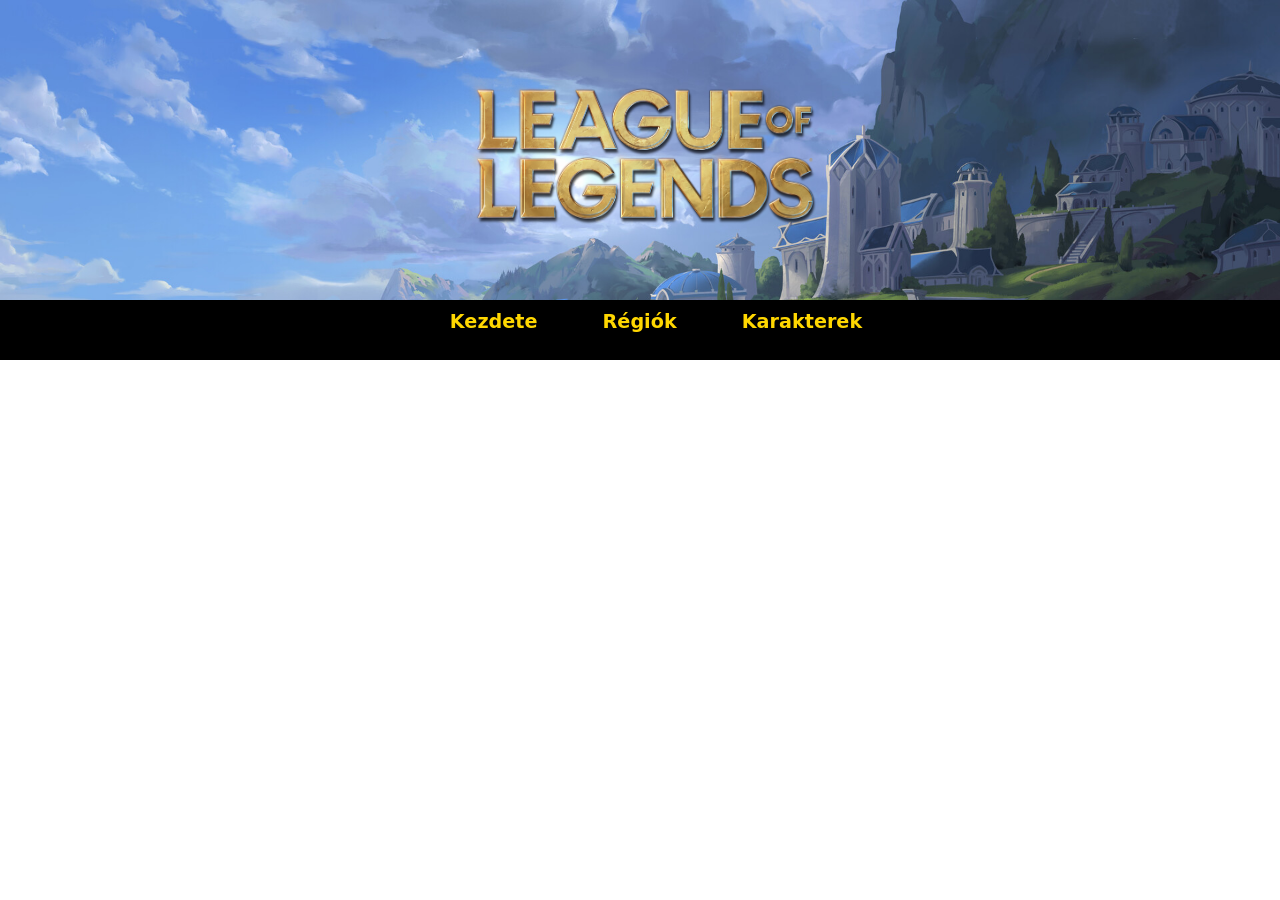
==== index.html @ 063c21cb "nav" ====
<!DOCTYPE html>
<html lang="hu">
<head>
    <meta charset="UTF-8">
    <meta name="viewport" content="width=device-width, initial-scale=1.0">
    <title>Runeterra - League of Legends Lore</title>
    
    <link href="https://cdn.jsdelivr.net/npm/bootstrap@5.0.2/dist/css/bootstrap.min.css" rel="stylesheet" integrity="sha384-EVSTQN3/azprG1Anm3QDgpJLIm9Nao0Yz1ztcQTwFspd3yD65VohhpuuCOmLASjC" crossorigin="anonymous">
    <link href="style.css" rel="stylesheet">
</head>
<body>
    <header>
        <img src="Pics/League_of_Legends_full_allmode (1).png" alt="">
    </header>
    <nav>
        <ul>
            <li><b><a href="#Kezdet">Kezdete</a></b></li>
            <li><b><a href="#Régiók">Régiók</a></b></li>
            <li><b><a href="#Karakterek">Karakterek</a></b></li>
        </ul>
    </nav>
    <div class="container">
        <section>

        </section>
    </div>
    <section>

    </section>
</body>
</html>
---- style.css ----
header {
    display: flex;
    align-items: center;
    justify-content: center;
    color: white;
    background-image: url(/Pics/header.jpg);
    background-repeat: no-repeat;
    background-size: cover;
    height: 300px;
}

header img {
    height: 150px;
}

nav {
    display: flex;
    background-color: black;
    height: 60px;
    align-items: center;
    justify-content: center;
}

nav ul li {
    display: inline-block;
}

nav ul li a {
    text-decoration: none;
    color: gold;
    font-size: larger;
    padding: 30px;
    
}

nav ul li a:hover{
    color: white;
}
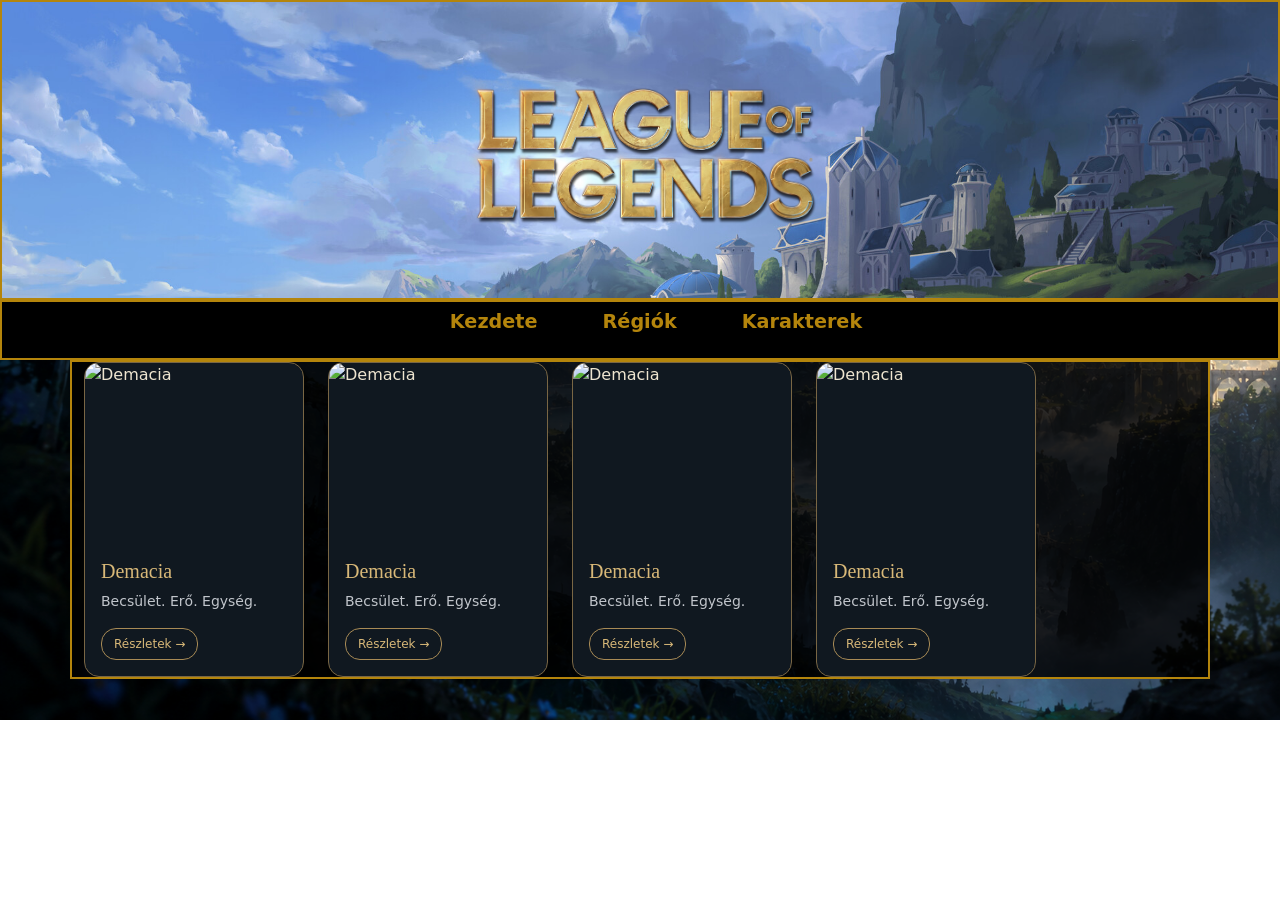
==== commit 0ff40652: "card part.1" ====
--- a/index.html
+++ b/index.html
@@ -1,13 +1,16 @@
 <!DOCTYPE html>
 <html lang="hu">
+
 <head>
     <meta charset="UTF-8">
     <meta name="viewport" content="width=device-width, initial-scale=1.0">
     <title>Runeterra - League of Legends Lore</title>
-    
-    <link href="https://cdn.jsdelivr.net/npm/bootstrap@5.0.2/dist/css/bootstrap.min.css" rel="stylesheet" integrity="sha384-EVSTQN3/azprG1Anm3QDgpJLIm9Nao0Yz1ztcQTwFspd3yD65VohhpuuCOmLASjC" crossorigin="anonymous">
+
+    <link href="https://cdn.jsdelivr.net/npm/bootstrap@5.0.2/dist/css/bootstrap.min.css" rel="stylesheet"
+        integrity="sha384-EVSTQN3/azprG1Anm3QDgpJLIm9Nao0Yz1ztcQTwFspd3yD65VohhpuuCOmLASjC" crossorigin="anonymous">
     <link href="style.css" rel="stylesheet">
 </head>
+
 <body>
     <header>
         <img src="Pics/League_of_Legends_full_allmode (1).png" alt="">
@@ -21,14 +24,57 @@
     </nav>
     <div class="container">
         <section>
+            <div class="row rows-cols-lg-2 row-cols-md-4 row-cols-1">
+                <div class="col">
+                    <div class="card">
+                        <img src="images/demacia.jpg" class="card-img-top" alt="Demacia">
 
+                        <div class="card-body">
+                            <h5 class="card-title">Demacia</h5>
+                            <p class="card-text">Becsület. Erő. Egység.</p>
+                            <a href="#" class="btn btn-primary">Részletek →</a>
+                        </div>
+                    </div>
+                </div>
+                <div class="col">
+                    <div class="card">
+                        <img src="images/demacia.jpg" class="card-img-top" alt="Demacia">
+
+                        <div class="card-body">
+                            <h5 class="card-title">Demacia</h5>
+                            <p class="card-text">Becsület. Erő. Egység.</p>
+                            <a href="#" class="btn btn-primary">Részletek →</a>
+                        </div>
+                    </div>
+                </div>
+                <div class="col">
+                    <div class="card">
+                        <img src="images/demacia.jpg" class="card-img-top" alt="Demacia">
+
+                        <div class="card-body">
+                            <h5 class="card-title">Demacia</h5>
+                            <p class="card-text">Becsület. Erő. Egység.</p>
+                            <a href="#" class="btn btn-primary">Részletek →</a>
+                        </div>
+                    </div>
+                </div>
+                <div class="col">
+                    <div class="card">
+                        <img src="images/demacia.jpg" class="card-img-top" alt="Demacia">
+
+                        <div class="card-body">
+                            <h5 class="card-title">Demacia</h5>
+                            <p class="card-text">Becsület. Erő. Egység.</p>
+                            <a href="#" class="btn btn-primary">Részletek →</a>
+                        </div>
+                    </div>
+                </div>
+            </div>
         </section>
     </div>
     <section>
 
     </section>
 </body>
-</html>
 
-
-
+</html>
--- a/style.css
+++ b/style.css
@@ -1,3 +1,49 @@
+body{
+    background-image: url(Pics/917a3f60-54e1-4e0a-a0b2-dd1d65cb104f.png);
+    background-repeat: no-repeat;
+    background-size: cover;
+    
+}
+
+.card {
+    width: 220px;
+    background-color: #101820;
+    color: #eee5d0;
+    border: 1px solid #796644;
+    border-radius: 15px;
+    overflow: hidden;
+}
+
+.card-img-top {
+    height: 180px;
+    object-fit: cover;
+}
+
+.card-title {
+    color: #d8b878;
+    font-family: Georgia, serif;
+}
+
+.card-text {
+    color: #c1c5cb;
+    font-size: 14px;
+}
+
+.card .btn-primary {
+    background-color: transparent;
+    border-color: #a78a55;
+    color: #d8b878;
+    border-radius: 15px;
+    font-size: 12px;
+}
+
+
+.card:hover {
+    border-color: #d8b878;
+    transform: translateY(-4px);
+}
+
+
 header {
     display: flex;
     align-items: center;
@@ -7,6 +53,7 @@
     background-repeat: no-repeat;
     background-size: cover;
     height: 300px;
+    border: solid rgb(180, 133, 12) 2px;
 }
 
 header img {
@@ -19,6 +66,7 @@
     height: 60px;
     align-items: center;
     justify-content: center;
+    border: solid 2px rgb(180, 133, 12);
 }
 
 nav ul li {
@@ -27,7 +75,7 @@
 
 nav ul li a {
     text-decoration: none;
-    color: gold;
+    color: rgb(180, 133, 12);
     font-size: larger;
     padding: 30px;
     
@@ -35,4 +83,10 @@
 
 nav ul li a:hover{
     color: white;
-}+}
+
+.container {
+    display: flex;
+    background-color: rgba(0, 0, 0, 0.829);
+    border: rgb(180, 133, 12) solid 2px;
+}
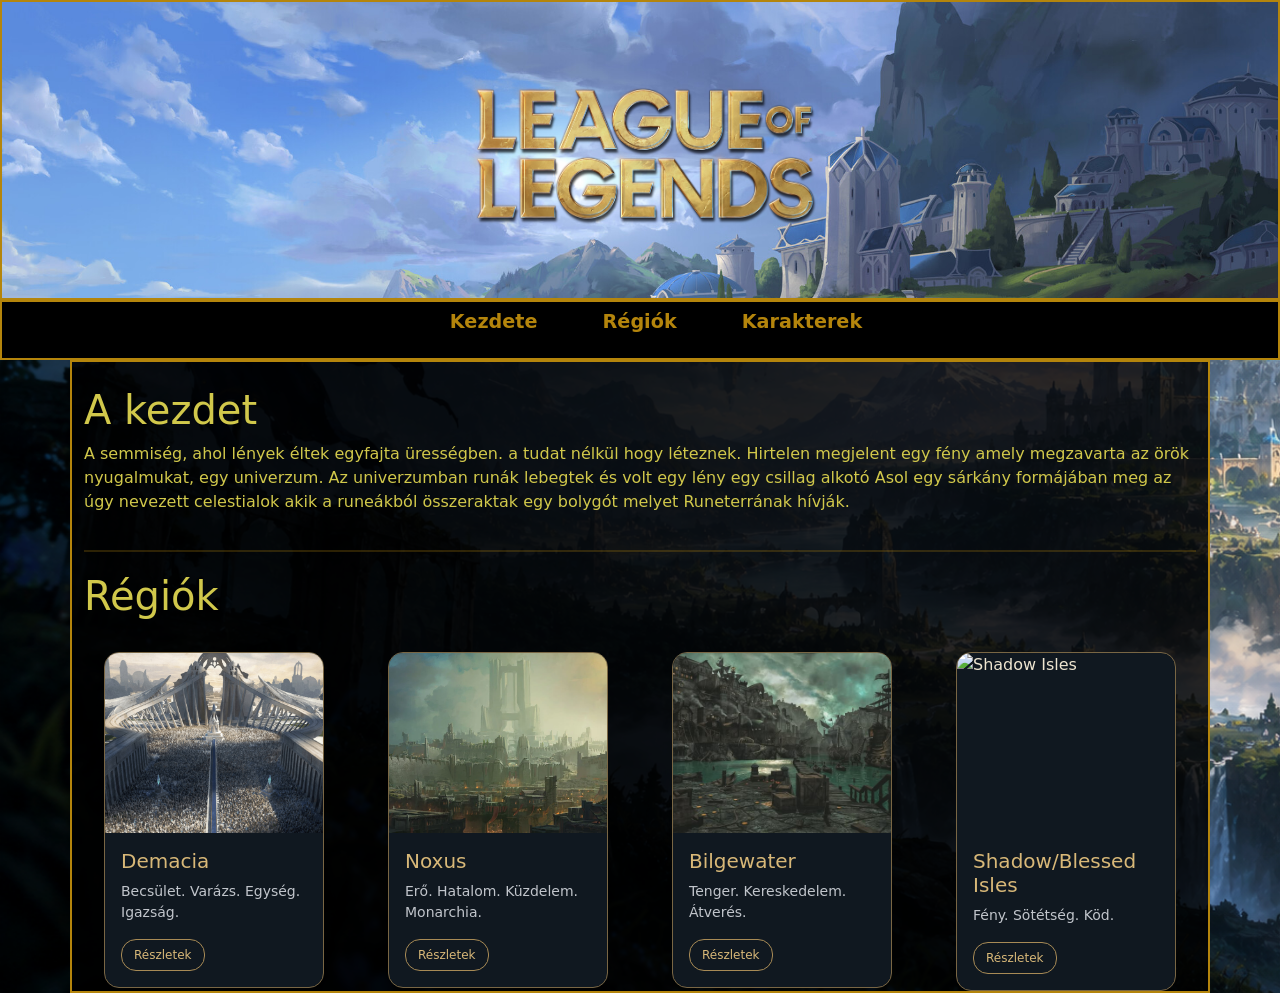
==== commit fa05fc10: "kártyák part 2 és sectionok part 1" ====
--- a/index.html
+++ b/index.html
@@ -24,51 +24,56 @@
     </nav>
     <div class="container">
         <section>
-            <div class="row rows-cols-lg-2 row-cols-md-4 row-cols-1">
+            <br>
+            <h1 id="Kezdet">A kezdet</h1>
+            <p>A semmiség, ahol lények éltek egyfajta ürességben. a tudat nélkül hogy léteznek. Hirtelen megjelent egy fény amely megzavarta az örök nyugalmukat, egy univerzum. Az univerzumban runák lebegtek és volt egy lény egy csillag alkotó Asol egy sárkány formájában meg az úgy nevezett celestialok akik a runeákból összeraktak egy bolygót melyet Runeterrának hívják.</p>
+        </section>
+        <hr>
+        <section>
+            <h1 id="Régiók">Régiók</h1>
+            <br>
+            <div class="row row-cols-lg-4 row-cols-md-2 row-cols-1">
                 <div class="col">
                     <div class="card">
-                        <img src="images/demacia.jpg" class="card-img-top" alt="Demacia">
-
+                        <img src="Pics/Demacia_The_Grand_Plaza.jpg" class="card-img-top" alt="Demacia">
                         <div class="card-body">
                             <h5 class="card-title">Demacia</h5>
-                            <p class="card-text">Becsület. Erő. Egység.</p>
-                            <a href="#" class="btn btn-primary">Részletek →</a>
+                            <p class="card-text">Becsület. Varázs. Egység. Igazság.</p>
+                            <a href="#" class="btn btn-primary">Részletek</a>
                         </div>
                     </div>
                 </div>
                 <div class="col">
                     <div class="card">
-                        <img src="images/demacia.jpg" class="card-img-top" alt="Demacia">
-
+                        <img src="Pics/Noxus_The_Immortal_Bastion_01.webp" class="card-img-top" alt="Noxus">
                         <div class="card-body">
-                            <h5 class="card-title">Demacia</h5>
-                            <p class="card-text">Becsület. Erő. Egység.</p>
-                            <a href="#" class="btn btn-primary">Részletek →</a>
+                            <h5 class="card-title">Noxus</h5>
+                            <p class="card-text">Erő. Hatalom. Küzdelem. Monarchia.</p>
+                            <a href="#" class="btn btn-primary">Részletek</a>
                         </div>
                     </div>
                 </div>
                 <div class="col">
                     <div class="card">
-                        <img src="images/demacia.jpg" class="card-img-top" alt="Demacia">
-
+                        <img src="Pics/Bilgewater.jpg" class="card-img-top" alt="Bilgewater">
                         <div class="card-body">
-                            <h5 class="card-title">Demacia</h5>
-                            <p class="card-text">Becsület. Erő. Egység.</p>
-                            <a href="#" class="btn btn-primary">Részletek →</a>
+                            <h5 class="card-title">Bilgewater</h5>
+                            <p class="card-text">Tenger. Kereskedelem. Átverés.</p>
+                            <a href="#" class="btn btn-primary">Részletek</a>
                         </div>
                     </div>
                 </div>
                 <div class="col">
                     <div class="card">
-                        <img src="images/demacia.jpg" class="card-img-top" alt="Demacia">
-
+                        <img src="Pics/Shadow-Isles.jpg" class="card-img-top" alt="Shadow Isles">
                         <div class="card-body">
-                            <h5 class="card-title">Demacia</h5>
-                            <p class="card-text">Becsület. Erő. Egység.</p>
-                            <a href="#" class="btn btn-primary">Részletek →</a>
+                            <h5 class="card-title">Shadow/Blessed Isles</h5>
+                            <p class="card-text">Fény. Sötétség. Köd.</p>
+                            <a href="#" class="btn btn-primary">Részletek</a>
                         </div>
                     </div>
                 </div>
+                
             </div>
         </section>
     </div>
--- a/style.css
+++ b/style.css
@@ -5,8 +5,17 @@
     
 }
 
+h1, p{
+    color:rgb(209, 200, 75);
+}
+hr {
+    border: 1px solid rgb(180, 133, 12);
+    margin: 20px 0;
+}
 .card {
-    width: 220px;
+    width: 100%;
+    max-width: 220px;
+    margin: auto;
     background-color: #101820;
     color: #eee5d0;
     border: 1px solid #796644;
@@ -21,7 +30,6 @@
 
 .card-title {
     color: #d8b878;
-    font-family: Georgia, serif;
 }
 
 .card-text {
@@ -39,7 +47,7 @@
 
 
 .card:hover {
-    border-color: #d8b878;
+    border-color: #d4b067;
     transform: translateY(-4px);
 }
 
@@ -87,6 +95,7 @@
 
 .container {
     display: flex;
+    flex-direction: column;
     background-color: rgba(0, 0, 0, 0.829);
     border: rgb(180, 133, 12) solid 2px;
 }
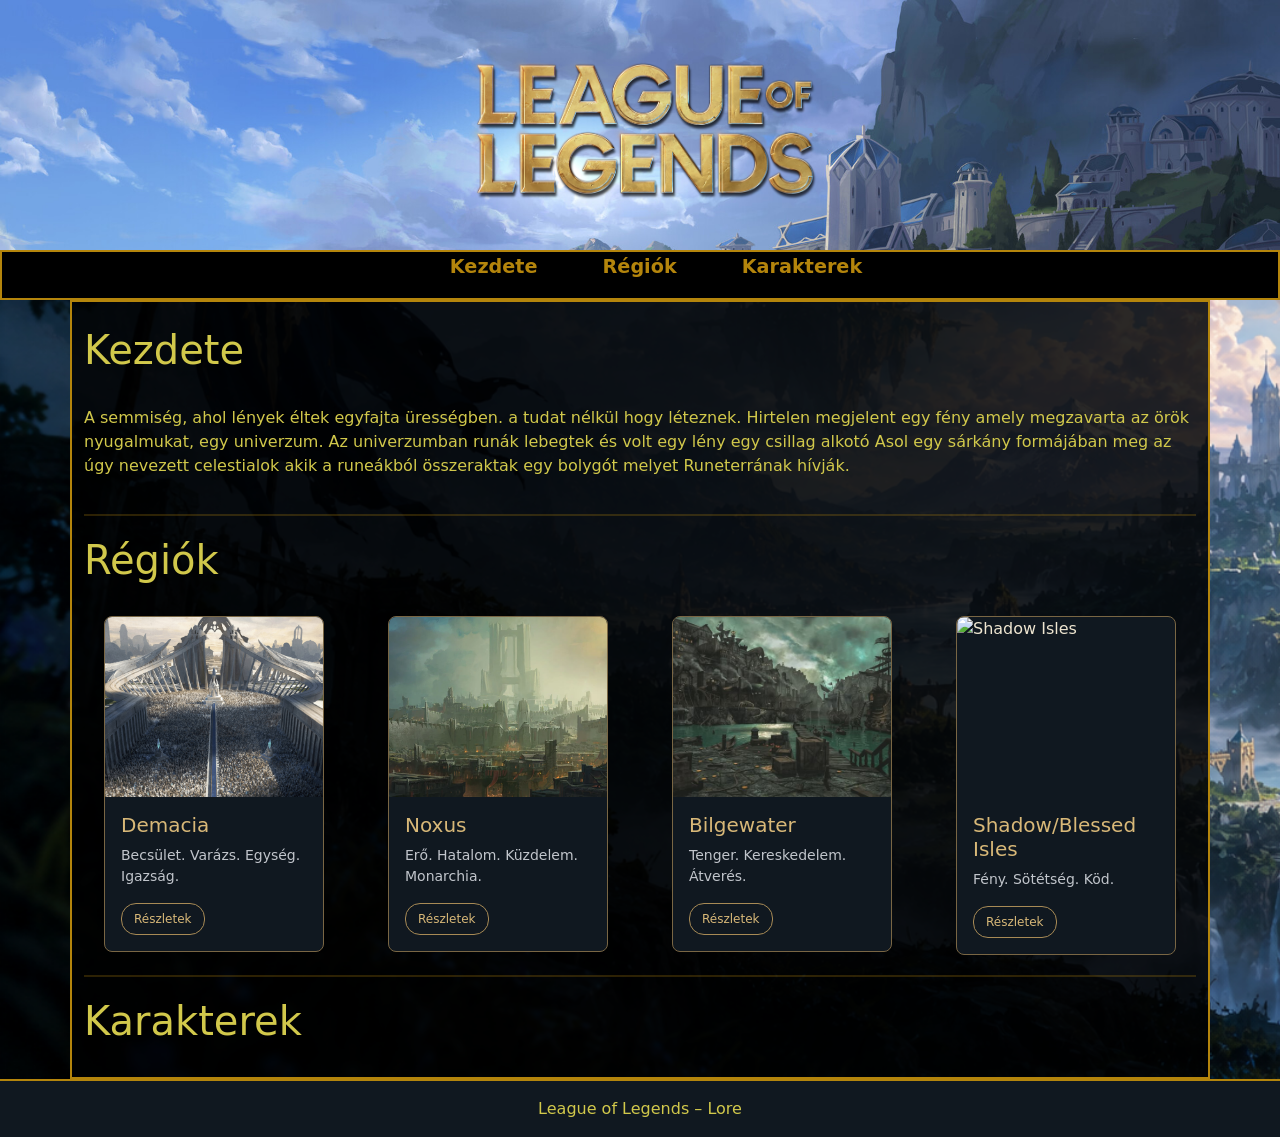
==== commit f41320f3: "regiok part 1" ====
--- a/index.html
+++ b/index.html
@@ -25,7 +25,8 @@
     <div class="container">
         <section>
             <br>
-            <h1 id="Kezdet">A kezdet</h1>
+            <h1 id="Kezdet">Kezdete</h1>
+            <br>
             <p>A semmiség, ahol lények éltek egyfajta ürességben. a tudat nélkül hogy léteznek. Hirtelen megjelent egy fény amely megzavarta az örök nyugalmukat, egy univerzum. Az univerzumban runák lebegtek és volt egy lény egy csillag alkotó Asol egy sárkány formájában meg az úgy nevezett celestialok akik a runeákból összeraktak egy bolygót melyet Runeterrának hívják.</p>
         </section>
         <hr>
@@ -39,7 +40,7 @@
                         <div class="card-body">
                             <h5 class="card-title">Demacia</h5>
                             <p class="card-text">Becsület. Varázs. Egység. Igazság.</p>
-                            <a href="#" class="btn btn-primary">Részletek</a>
+                            <a href="Regio.htmlek/Demacia.html" class="btn btn-primary">Részletek</a>
                         </div>
                     </div>
                 </div>
@@ -49,7 +50,7 @@
                         <div class="card-body">
                             <h5 class="card-title">Noxus</h5>
                             <p class="card-text">Erő. Hatalom. Küzdelem. Monarchia.</p>
-                            <a href="#" class="btn btn-primary">Részletek</a>
+                            <a href="Regio.htmlek/Noxus.html" class="btn btn-primary">Részletek</a>
                         </div>
                     </div>
                 </div>
@@ -73,13 +74,18 @@
                         </div>
                     </div>
                 </div>
-                
             </div>
         </section>
+        <hr>
+        <section>
+            <h1 id="Karakterek">Karakterek</h1>
+            <br>
+
+        </section>
     </div>
-    <section>
-
-    </section>
+    <footer>
+        <p>League of Legends – Lore</p>
+    </footer>
 </body>
 
 </html>
--- a/style.css
+++ b/style.css
@@ -19,7 +19,7 @@
     background-color: #101820;
     color: #eee5d0;
     border: 1px solid #796644;
-    border-radius: 15px;
+    border-radius: 8px;
     overflow: hidden;
 }
 
@@ -60,8 +60,7 @@
     background-image: url(/Pics/header.jpg);
     background-repeat: no-repeat;
     background-size: cover;
-    height: 300px;
-    border: solid rgb(180, 133, 12) 2px;
+    height: 250px;
 }
 
 header img {
@@ -71,7 +70,7 @@
 nav {
     display: flex;
     background-color: black;
-    height: 60px;
+    height: 50px;
     align-items: center;
     justify-content: center;
     border: solid 2px rgb(180, 133, 12);
@@ -99,3 +98,15 @@
     background-color: rgba(0, 0, 0, 0.829);
     border: rgb(180, 133, 12) solid 2px;
 }
+
+footer {
+    padding: 16px;
+    background-color: #101820;
+    border-top: 2px solid rgb(180, 133, 12);
+    text-align: center;
+}
+
+footer p {
+    margin: 0;
+    color: rgb(209, 200, 75);
+}
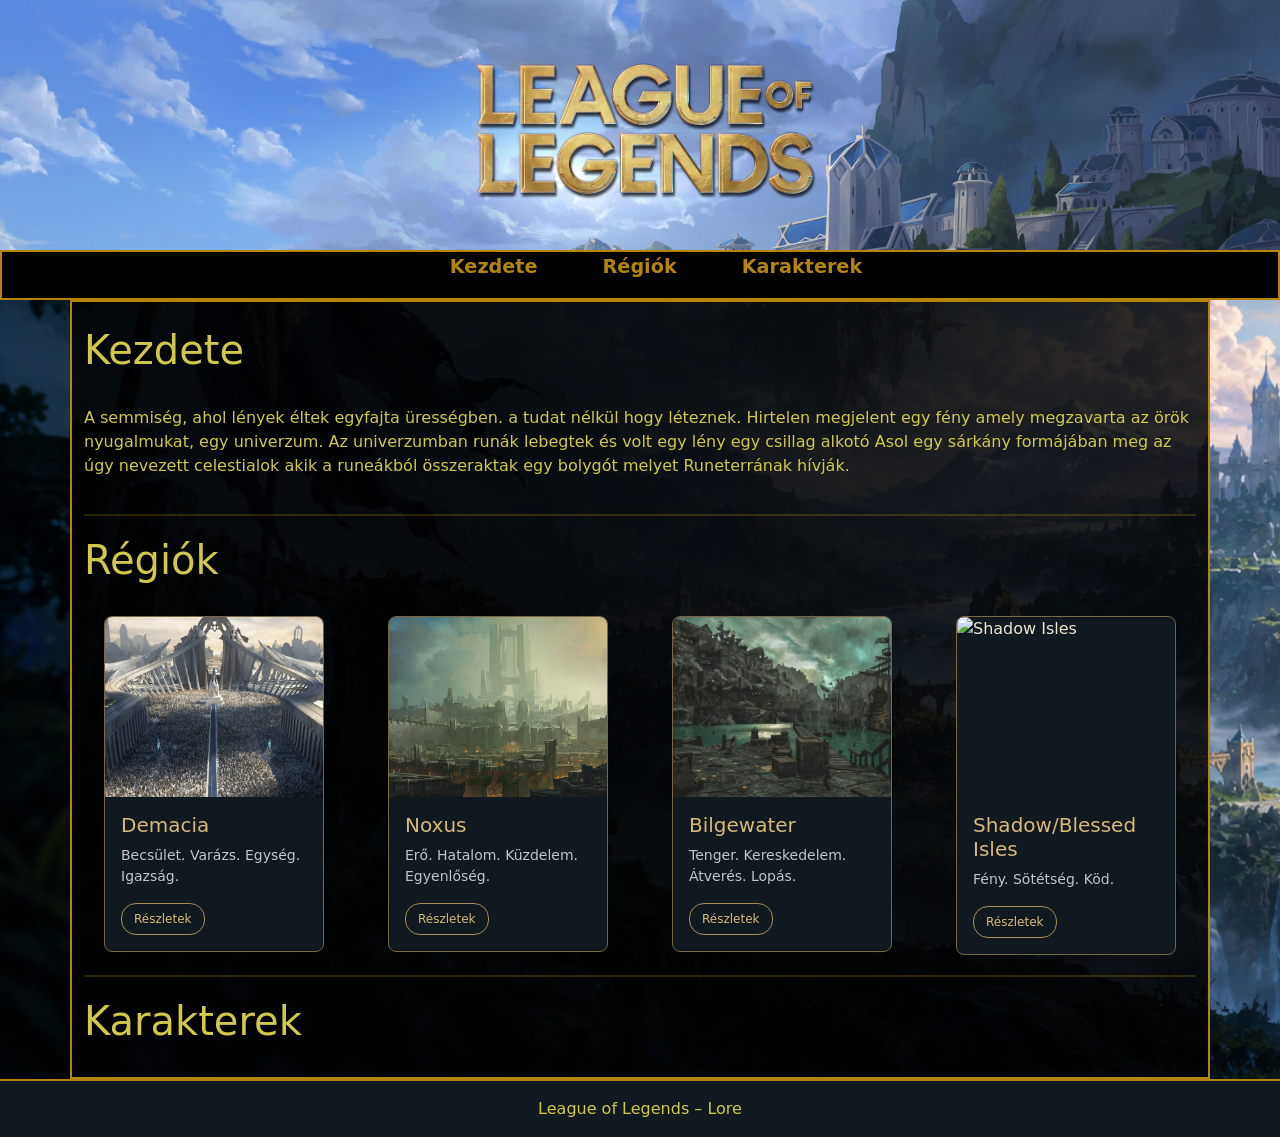
==== commit 0c08a718: "regiok part 2" ====
--- a/index.html
+++ b/index.html
@@ -49,7 +49,7 @@
                         <img src="Pics/Noxus_The_Immortal_Bastion_01.webp" class="card-img-top" alt="Noxus">
                         <div class="card-body">
                             <h5 class="card-title">Noxus</h5>
-                            <p class="card-text">Erő. Hatalom. Küzdelem. Monarchia.</p>
+                            <p class="card-text">Erő. Hatalom. Küzdelem. Egyenlőség.</p>
                             <a href="Regio.htmlek/Noxus.html" class="btn btn-primary">Részletek</a>
                         </div>
                     </div>
@@ -59,8 +59,8 @@
                         <img src="Pics/Bilgewater.jpg" class="card-img-top" alt="Bilgewater">
                         <div class="card-body">
                             <h5 class="card-title">Bilgewater</h5>
-                            <p class="card-text">Tenger. Kereskedelem. Átverés.</p>
-                            <a href="#" class="btn btn-primary">Részletek</a>
+                            <p class="card-text">Tenger. Kereskedelem. Átverés. Lopás.</p>
+                            <a href="Regio.htmlek/Bilgewater.html" class="btn btn-primary">Részletek</a>
                         </div>
                     </div>
                 </div>
@@ -70,7 +70,7 @@
                         <div class="card-body">
                             <h5 class="card-title">Shadow/Blessed Isles</h5>
                             <p class="card-text">Fény. Sötétség. Köd.</p>
-                            <a href="#" class="btn btn-primary">Részletek</a>
+                            <a href="Regio.htmlek/ShadowIsles.html" class="btn btn-primary">Részletek</a>
                         </div>
                     </div>
                 </div>
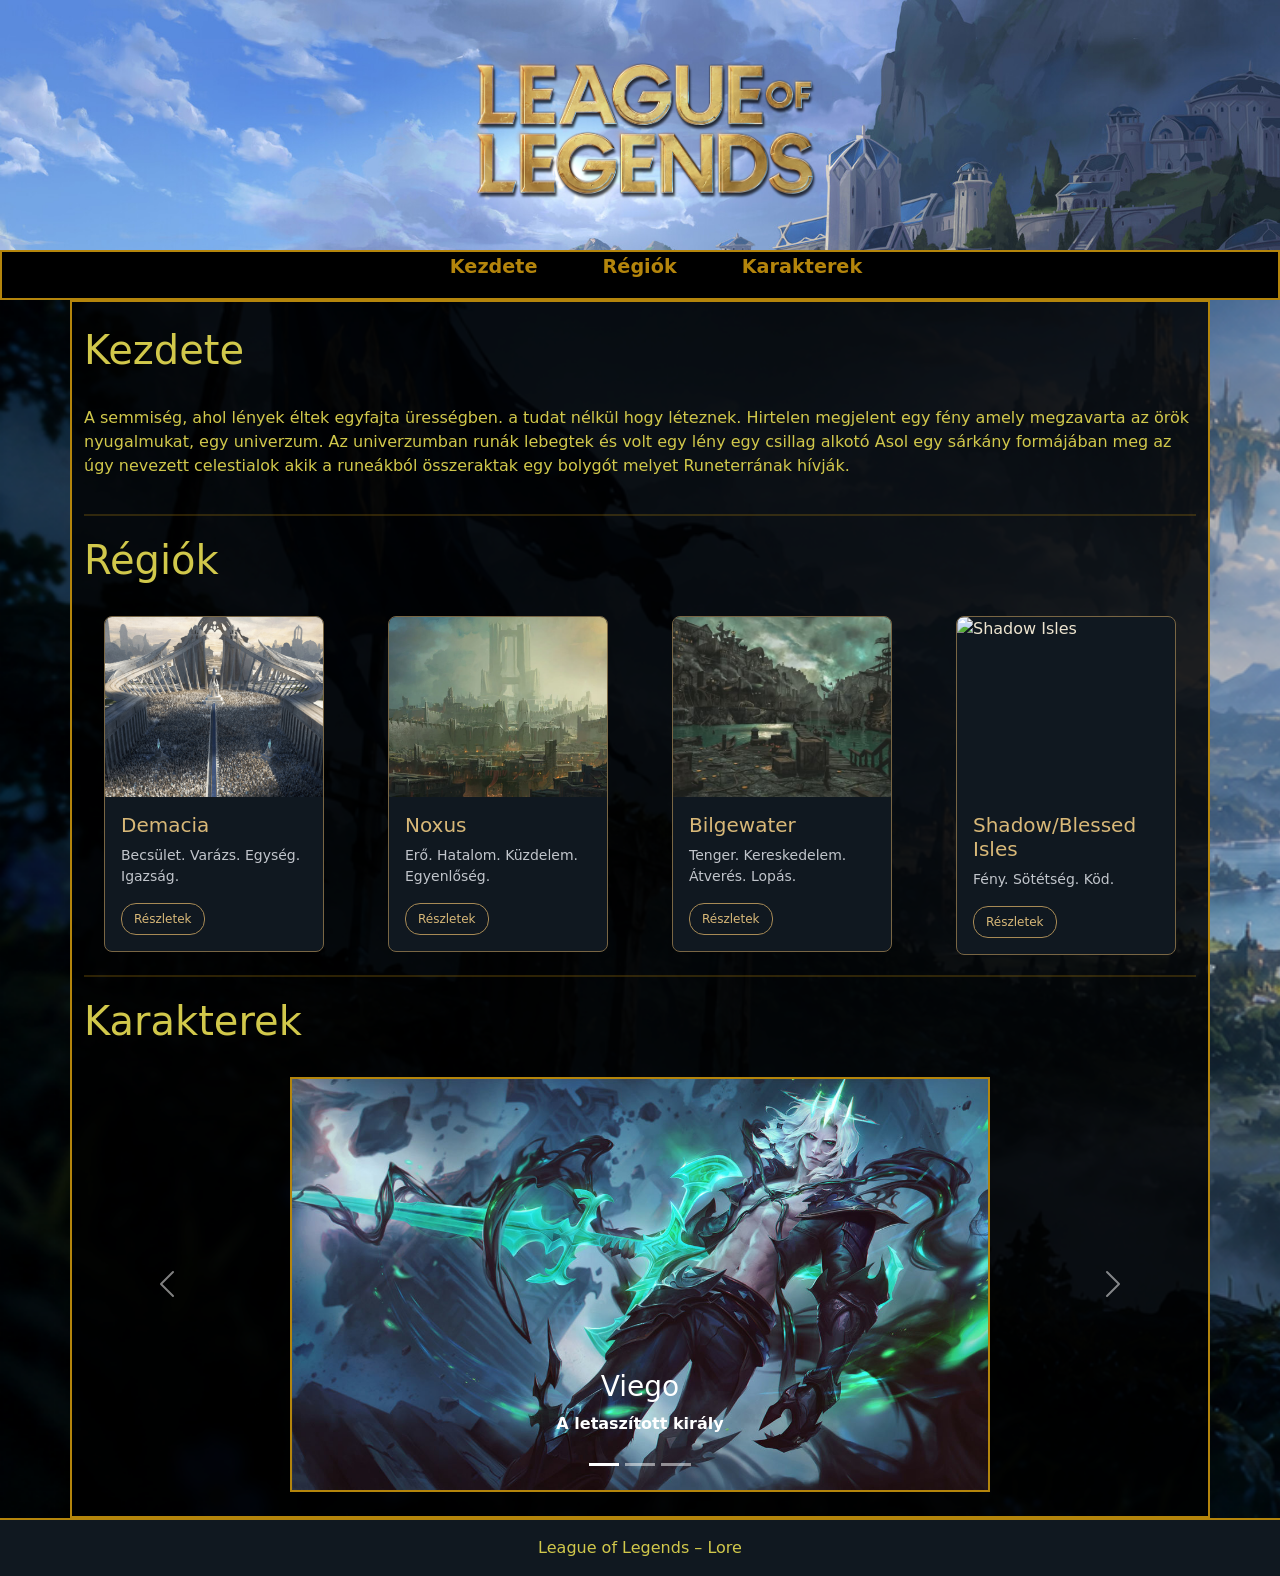
==== commit c914945c: "Befejezés" ====
--- a/index.html
+++ b/index.html
@@ -27,7 +27,10 @@
             <br>
             <h1 id="Kezdet">Kezdete</h1>
             <br>
-            <p>A semmiség, ahol lények éltek egyfajta ürességben. a tudat nélkül hogy léteznek. Hirtelen megjelent egy fény amely megzavarta az örök nyugalmukat, egy univerzum. Az univerzumban runák lebegtek és volt egy lény egy csillag alkotó Asol egy sárkány formájában meg az úgy nevezett celestialok akik a runeákból összeraktak egy bolygót melyet Runeterrának hívják.</p>
+            <p>A semmiség, ahol lények éltek egyfajta ürességben. a tudat nélkül hogy léteznek. Hirtelen megjelent egy
+                fény amely megzavarta az örök nyugalmukat, egy univerzum. Az univerzumban runák lebegtek és volt egy
+                lény egy csillag alkotó Asol egy sárkány formájában meg az úgy nevezett celestialok akik a runeákból
+                összeraktak egy bolygót melyet Runeterrának hívják.</p>
         </section>
         <hr>
         <section>
@@ -80,12 +83,58 @@
         <section>
             <h1 id="Karakterek">Karakterek</h1>
             <br>
+            <div id="carouselExampleCaptions" class="carousel slide" data-bs-ride="carousel">
+                <div class="carousel-indicators">
+                    <button type="button" data-bs-target="#carouselExampleCaptions" data-bs-slide-to="0" class="active"
+                        aria-current="true" aria-label="Slide 1"></button>
+                    <button type="button" data-bs-target="#carouselExampleCaptions" data-bs-slide-to="1"
+                        aria-label="Slide 2"></button>
+                    <button type="button" data-bs-target="#carouselExampleCaptions" data-bs-slide-to="2"
+                        aria-label="Slide 3"></button>
+                </div>
+                <div class="carousel-inner">
+                    <div class="carousel-item active">
+                        <img src="Pics/Viego.jpg" class="karakter" alt="...">
+                        <div class="carousel-caption d-none d-md-block">
+                            <h3>Viego</h3>
+                            <p class="szöveg"><b>A letaszított király</b></p>
+                        </div>
+                    </div>
+                    <div class="carousel-item">
+                        <img src="Pics/Garen.jpg" class="karakter" alt="...">
+                        <div class="carousel-caption d-none d-md-block">
+                            <h3>Garen</h3>
+                            <p class="szöveg"><b>Demacia ereje</b></p>
+                        </div>
+                    </div>
+                    <div class="carousel-item">
+                        <img src="Pics/Darius.1.jpg" class="karakter" alt="...">
+                        <div class="carousel-caption d-none d-md-block">
+                            <h3>Darius</h3>
+                            <p class="szöveg"><b>Noxus keze</b></p>
+                        </div>
+                    </div>
+                </div>
+                <button class="carousel-control-prev" type="button" data-bs-target="#carouselExampleCaptions"
+                    data-bs-slide="prev">
+                    <span class="carousel-control-prev-icon" aria-hidden="true"></span>
+                    <span class="visually-hidden">Previous</span>
+                </button>
+                <button class="carousel-control-next" type="button" data-bs-target="#carouselExampleCaptions"
+                    data-bs-slide="next">
+                    <span class="carousel-control-next-icon" aria-hidden="true"></span>
+                    <span class="visually-hidden">Next</span>
+                </button>
+            </div>
+            <br>
 
         </section>
     </div>
     <footer>
         <p>League of Legends – Lore</p>
     </footer>
+    <script src="https://cdn.jsdelivr.net/npm/bootstrap@5.0.2/dist/js/bootstrap.bundle.min.js"
+        crossorigin="anonymous"></script>
 </body>
 
 </html>
--- a/style.css
+++ b/style.css
@@ -110,3 +110,17 @@
     margin: 0;
     color: rgb(209, 200, 75);
 }
+
+.karakter {
+    width: 100%;
+    max-width: 700px;
+    height: auto;
+    display: block;
+    margin: 0 auto;
+    border: 2px solid rgb(180, 133, 12);
+}
+
+.szöveg {
+    color: white;
+    font-size: 16px;
+}
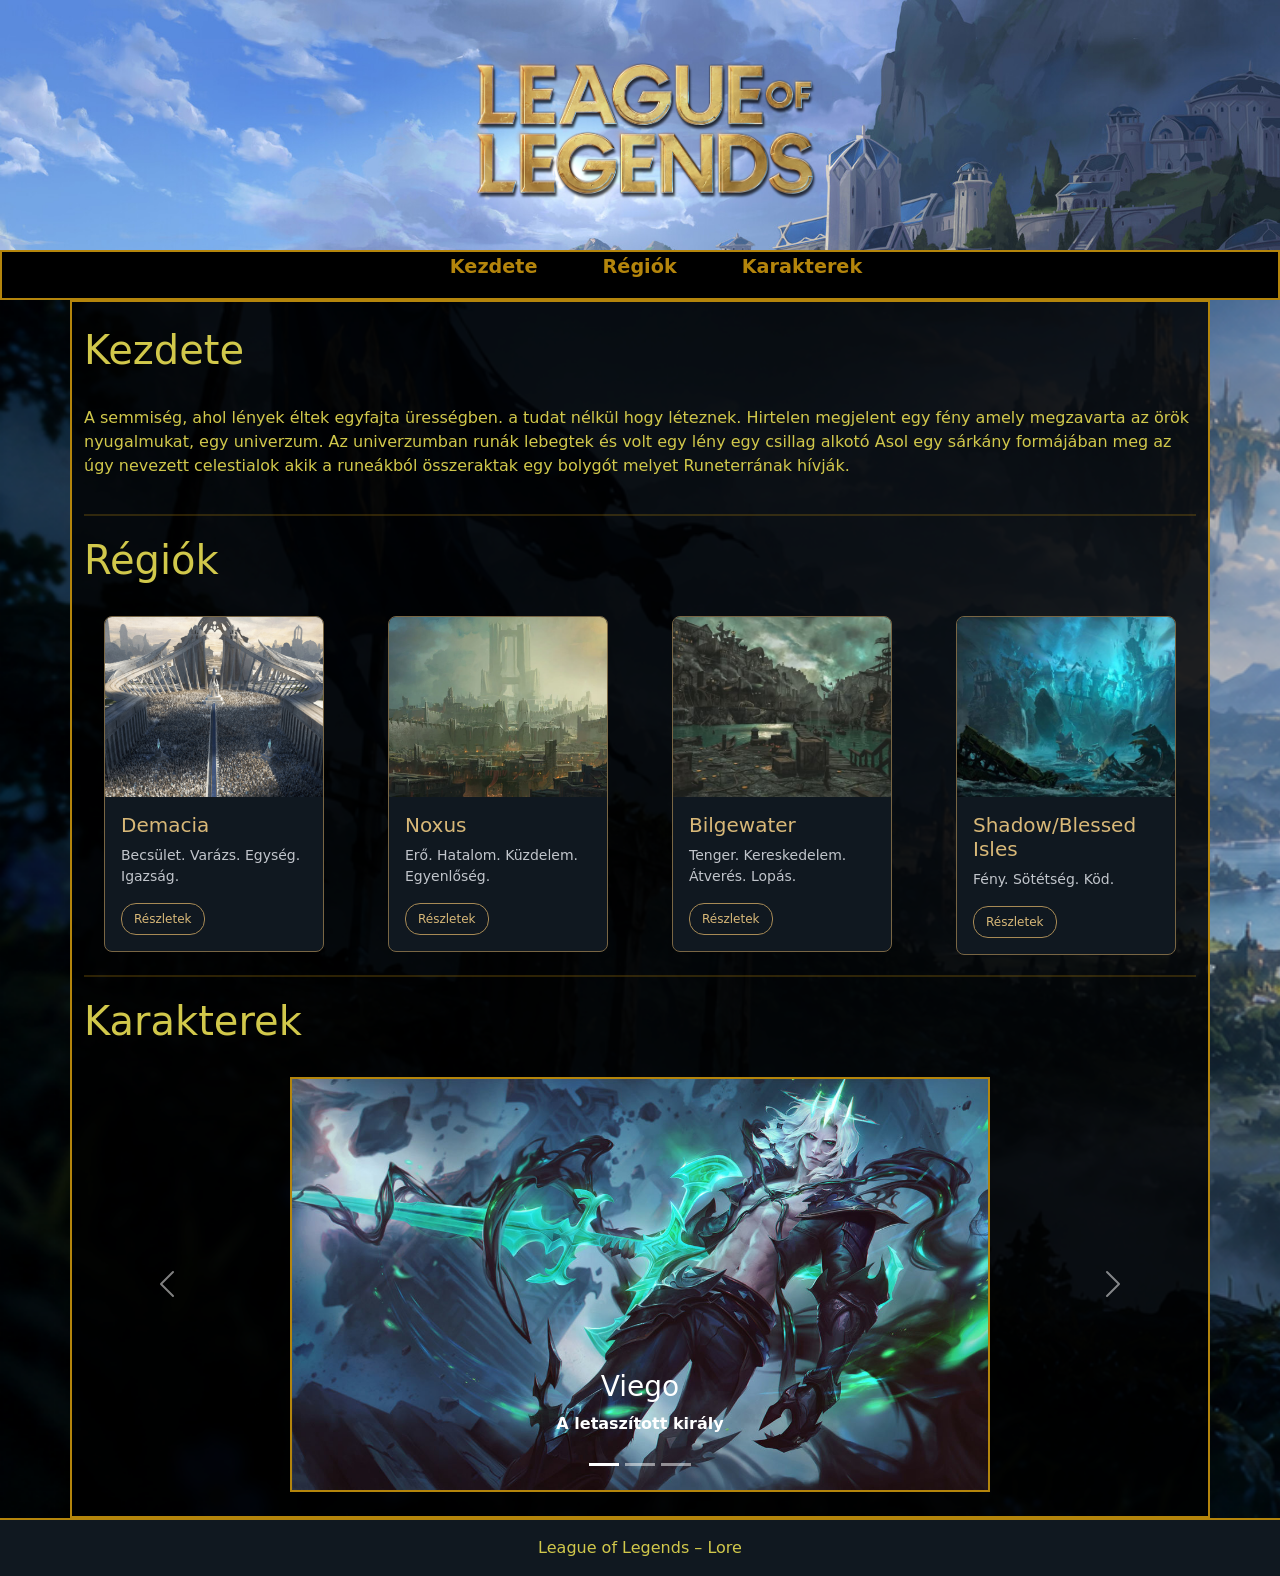
==== commit 29fb6758: "Tényleg végleges" ====
--- a/index.html
+++ b/index.html
@@ -69,7 +69,7 @@
                 </div>
                 <div class="col">
                     <div class="card">
-                        <img src="Pics/Shadow-Isles.jpg" class="card-img-top" alt="Shadow Isles">
+                        <img src="Pics/shadow-isles.jpg" class="card-img-top" alt="Shadow Isles">
                         <div class="card-body">
                             <h5 class="card-title">Shadow/Blessed Isles</h5>
                             <p class="card-text">Fény. Sötétség. Köd.</p>
